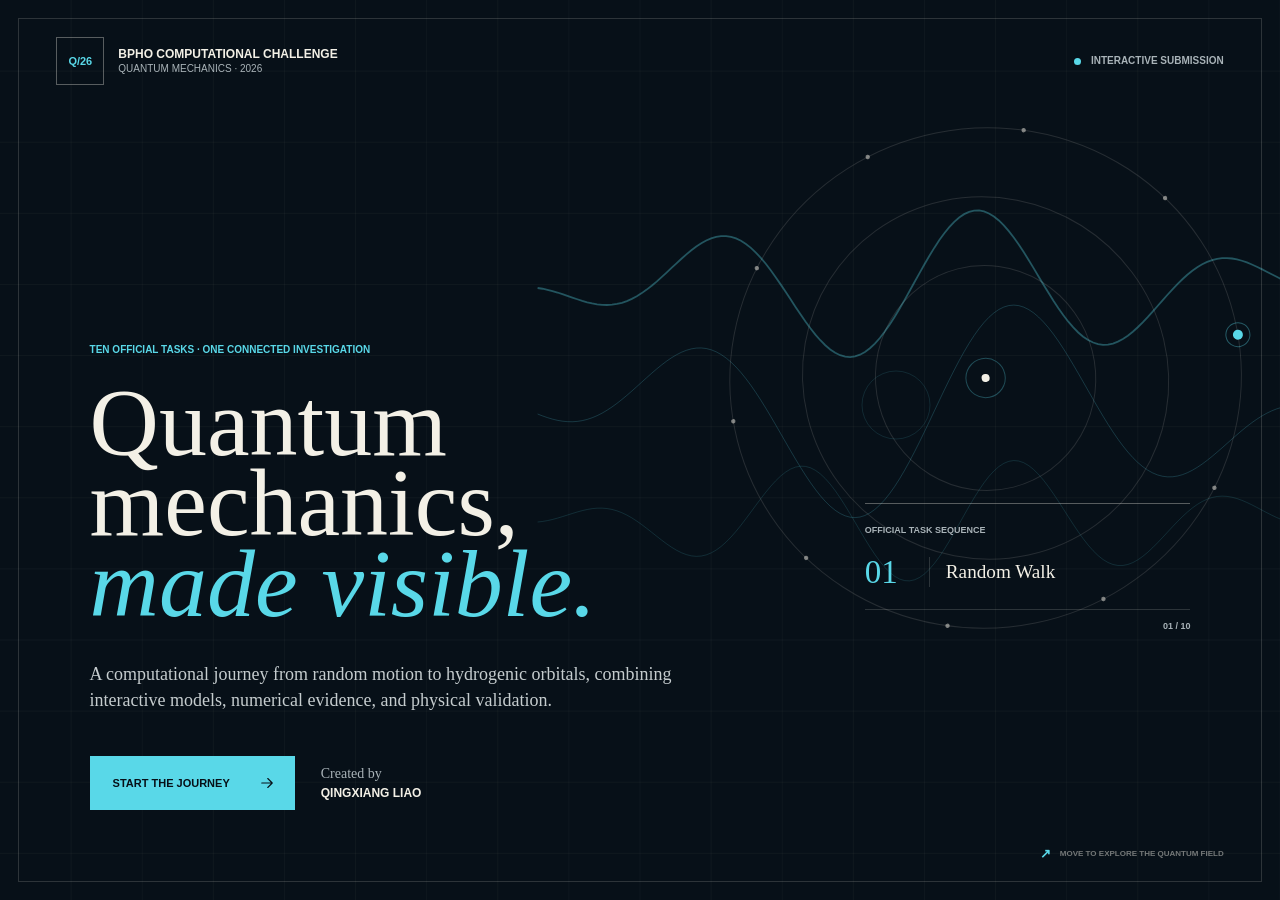
==== index.html @ 79b5166c "Create video showcase homepage" ====
<!doctype html>
<html lang="en">
  <head>
    <meta charset="UTF-8" />
    <meta name="viewport" content="width=device-width, initial-scale=1" />
    <meta
      name="description"
      content="A focused video showcase for the BPhO Computational Challenge 2026 quantum mechanics project."
    />
    <meta name="theme-color" content="#071018" />
    <title>Quantum Mechanics — BPhO Computational Challenge 2026</title>
    <link rel="stylesheet" href="./styles.css" />
  </head>
  <body>
    <a class="skip-link" href="#main-content">Skip to main content</a>

    <canvas id="quantum-map" aria-hidden="true"></canvas>
    <div class="frame" aria-hidden="true"></div>

    <header class="masthead">
      <a class="identity" href="./" aria-label="BPhO Computational Challenge home">
        <span class="identity__mark" aria-hidden="true">Q/26</span>
        <span class="identity__text">
          <strong>BPhO Computational Challenge</strong>
          <span>Quantum mechanics · 2026</span>
        </span>
      </a>

      <p class="edition">
        <span class="edition__dot" aria-hidden="true"></span>
        Interactive submission
      </p>
    </header>

    <main class="hero" id="main-content">
      <section class="hero__copy" aria-labelledby="page-title">
        <p class="eyebrow">Ten official tasks · One connected investigation</p>
        <h1 id="page-title">
          Quantum mechanics,
          <em>made visible.</em>
        </h1>
        <p class="intro">
          A computational journey from random motion to hydrogenic orbitals,
          combining interactive models, numerical evidence, and physical validation.
        </p>

        <div class="hero__footer">
          <button class="start-button" type="button" data-start>
            <span>Start the journey</span>
            <svg viewBox="0 0 24 24" aria-hidden="true">
              <path d="M5 12h13M13 6l6 6-6 6" />
            </svg>
          </button>

          <p class="credit">
            Created by <strong>Qingxiang Liao</strong>
          </p>
        </div>
      </section>

      <aside class="task-readout" aria-live="polite" aria-label="Official task sequence">
        <p class="task-readout__label">Official task sequence</p>
        <div class="task-readout__current">
          <span class="task-readout__number" data-task-number>01</span>
          <span class="task-readout__divider" aria-hidden="true"></span>
          <span class="task-readout__name" data-task-name>Random Walk</span>
        </div>
        <div class="task-readout__progress" aria-hidden="true" data-task-progress></div>
        <p class="task-readout__count"><span data-task-position>01</span> / 10</p>
      </aside>
    </main>

    <p class="interaction-note">
      <span aria-hidden="true">↗</span>
      Move to explore the quantum field
    </p>

    <script src="./script.js"></script>
  </body>
</html>
---- styles.css ----
:root {
  --ink: #071018;
  --ink-soft: #0b1822;
  --paper: #f3f0e6;
  --muted: #a9b3b8;
  --line: rgba(243, 240, 230, 0.16);
  --line-strong: rgba(243, 240, 230, 0.34);
  --accent: #59d8e8;
  --accent-dark: #102b32;
}

* {
  box-sizing: border-box;
}

html {
  min-width: 320px;
  min-height: 100%;
  color-scheme: dark;
  background: var(--ink);
}

body {
  min-width: 320px;
  min-height: 100dvh;
  margin: 0;
  overflow: hidden;
  color: var(--paper);
  background: var(--ink);
  font-family: Arial, Helvetica, sans-serif;
  -webkit-font-smoothing: antialiased;
  text-rendering: optimizeLegibility;
}

button,
a {
  font: inherit;
}

button {
  color: inherit;
}

.skip-link {
  position: fixed;
  top: 12px;
  left: 12px;
  z-index: 20;
  padding: 10px 14px;
  color: var(--ink);
  background: var(--paper);
  text-decoration: none;
  transform: translateY(-160%);
}

.skip-link:focus {
  transform: translateY(0);
}

#quantum-map {
  position: fixed;
  inset: 0;
  z-index: 0;
  display: block;
  width: 100%;
  height: 100%;
}

.frame {
  position: fixed;
  inset: 18px;
  z-index: 1;
  border: 1px solid var(--line);
  pointer-events: none;
}

.masthead,
.hero,
.interaction-note {
  position: relative;
  z-index: 2;
}

.masthead {
  position: fixed;
  top: 0;
  right: 0;
  left: 0;
  display: flex;
  align-items: center;
  justify-content: space-between;
  min-height: 104px;
  padding: 18px clamp(38px, 4.4vw, 76px) 0;
}

.identity {
  display: inline-flex;
  align-items: center;
  gap: 14px;
  color: var(--paper);
  text-decoration: none;
}

.identity__mark {
  display: grid;
  width: 48px;
  height: 48px;
  place-items: center;
  border: 1px solid var(--line-strong);
  color: var(--accent);
  font-size: 11px;
  font-weight: 700;
  line-height: 1;
}

.identity__text {
  display: grid;
  gap: 4px;
}

.identity__text strong,
.identity__text span,
.edition,
.eyebrow,
.task-readout__label,
.task-readout__count,
.interaction-note {
  margin: 0;
  text-transform: uppercase;
}

.identity__text strong {
  font-size: 12px;
  font-weight: 700;
  line-height: 1;
}

.identity__text span {
  color: var(--muted);
  font-size: 10px;
  line-height: 1;
}

.edition {
  display: flex;
  align-items: center;
  gap: 10px;
  color: var(--muted);
  font-size: 10px;
  font-weight: 700;
  line-height: 1;
}

.edition__dot {
  width: 7px;
  height: 7px;
  border-radius: 50%;
  background: var(--accent);
}

.hero {
  display: grid;
  grid-template-columns: minmax(0, 1fr) minmax(290px, 0.42fr);
  align-items: end;
  min-height: 100dvh;
  padding: clamp(132px, 16vh, 174px) clamp(38px, 7vw, 120px) clamp(90px, 10vh, 112px);
}

.hero__copy {
  width: min(820px, 65vw);
}

.eyebrow {
  margin-bottom: clamp(22px, 3vh, 32px);
  color: var(--accent);
  font-size: clamp(10px, 0.78vw, 13px);
  font-weight: 700;
  line-height: 1.3;
}

h1 {
  max-width: 780px;
  margin: 0;
  font-family: Georgia, "Times New Roman", serif;
  font-size: clamp(70px, 7.5vw, 132px);
  font-weight: 400;
  line-height: 0.84;
  text-wrap: balance;
}

h1 em {
  display: block;
  color: var(--accent);
  font-weight: 400;
}

.intro {
  max-width: 650px;
  margin: clamp(28px, 4vh, 42px) 0 0;
  color: #c5ccce;
  font-family: Georgia, "Times New Roman", serif;
  font-size: clamp(18px, 1.38vw, 24px);
  line-height: 1.45;
  text-wrap: pretty;
}

.hero__footer {
  display: flex;
  align-items: center;
  gap: 26px;
  margin-top: clamp(30px, 4.8vh, 48px);
}

.start-button {
  display: inline-flex;
  align-items: center;
  justify-content: center;
  gap: 28px;
  min-height: 54px;
  padding: 0 18px 0 22px;
  border: 1px solid var(--accent);
  color: var(--ink);
  background: var(--accent);
  font-size: 11px;
  font-weight: 700;
  line-height: 1;
  text-transform: uppercase;
  cursor: pointer;
  transition: color 180ms ease, background-color 180ms ease, transform 180ms ease;
}

.start-button svg {
  width: 18px;
  height: 18px;
  fill: none;
  stroke: currentColor;
  stroke-linecap: round;
  stroke-linejoin: round;
  stroke-width: 1.5;
}

.start-button:hover {
  color: var(--paper);
  background: var(--accent-dark);
  transform: translateY(-2px);
}

.start-button:active {
  transform: translateY(0);
}

.start-button:focus-visible,
.identity:focus-visible {
  outline: 2px solid var(--paper);
  outline-offset: 5px;
}

.credit {
  margin: 0;
  color: var(--muted);
  font-family: Georgia, "Times New Roman", serif;
  font-size: 14px;
  line-height: 1.3;
}

.credit strong {
  display: block;
  margin-top: 3px;
  color: var(--paper);
  font-family: Arial, Helvetica, sans-serif;
  font-size: 12px;
  text-transform: uppercase;
}

.task-readout {
  align-self: center;
  width: min(360px, 100%);
  margin: 20vh 0 0 auto;
  padding: 22px 0 0;
  border-top: 1px solid var(--line-strong);
}

.task-readout__label,
.task-readout__count {
  color: var(--muted);
  font-size: 9px;
  font-weight: 700;
  line-height: 1;
}

.task-readout__current {
  display: grid;
  grid-template-columns: 48px 1px minmax(0, 1fr);
  align-items: center;
  gap: 16px;
  min-height: 74px;
}

.task-readout__number {
  color: var(--accent);
  font-family: Georgia, "Times New Roman", serif;
  font-size: 33px;
  line-height: 1;
  font-variant-numeric: tabular-nums;
}

.task-readout__divider {
  width: 1px;
  height: 30px;
  background: var(--line);
}

.task-readout__name {
  font-family: Georgia, "Times New Roman", serif;
  font-size: clamp(19px, 1.5vw, 26px);
  line-height: 1.05;
  text-wrap: balance;
}

.task-readout__progress {
  position: relative;
  height: 1px;
  overflow: hidden;
  background: var(--line);
}

.task-readout__progress::after {
  position: absolute;
  inset: 0;
  background: var(--accent);
  content: "";
  transform: translateX(-100%);
}

.task-readout.is-playing .task-readout__progress::after {
  animation: task-progress 2800ms linear infinite;
}

.task-readout__count {
  margin-top: 12px;
  text-align: right;
  font-variant-numeric: tabular-nums;
}

.interaction-note {
  position: fixed;
  right: clamp(38px, 4.4vw, 76px);
  bottom: 40px;
  display: flex;
  align-items: center;
  gap: 9px;
  color: rgba(243, 240, 230, 0.46);
  font-size: 8px;
  font-weight: 700;
  line-height: 1;
}

.interaction-note span {
  color: var(--accent);
  font-size: 13px;
}

body.is-ready .identity,
body.is-ready .edition,
body.is-ready .hero__copy > *,
body.is-ready .task-readout,
body.is-ready .interaction-note {
  opacity: 1;
  transform: translateY(0);
}

.identity,
.edition,
.hero__copy > *,
.task-readout,
.interaction-note {
  opacity: 0;
  transform: translateY(10px);
  transition: opacity 600ms ease-out, transform 600ms ease-out;
}

.edition {
  transition-delay: 80ms;
}

.hero__copy .eyebrow {
  transition-delay: 90ms;
}

.hero__copy h1 {
  transition-delay: 150ms;
}

.hero__copy .intro {
  transition-delay: 220ms;
}

.hero__copy .hero__footer {
  transition-delay: 290ms;
}

.task-readout {
  transition-delay: 360ms;
}

.interaction-note {
  transition-delay: 420ms;
}

@keyframes task-progress {
  from {
    transform: translateX(-100%);
  }
  to {
    transform: translateX(0);
  }
}

@media (max-width: 900px) {
  body {
    overflow-y: auto;
  }

  .masthead {
    min-height: 88px;
    padding: 18px 30px 0;
  }

  .identity__text,
  .edition {
    display: none;
  }

  .hero {
    grid-template-columns: 1fr;
    align-content: end;
    gap: 36px;
    min-height: 100dvh;
    padding: 120px 30px 72px;
  }

  .hero__copy {
    width: 100%;
  }

  h1 {
    font-size: clamp(58px, 15vw, 98px);
  }

  .task-readout {
    display: none;
  }

  .interaction-note {
    display: none;
  }
}

@media (max-width: 560px) {
  .frame {
    inset: 10px;
  }

  .masthead {
    padding-right: 22px;
    padding-left: 22px;
  }

  .hero {
    padding: 108px 22px 44px;
  }

  .eyebrow {
    max-width: 260px;
    line-height: 1.5;
  }

  h1 {
    font-size: clamp(50px, 16vw, 78px);
    line-height: 0.9;
  }

  .intro {
    font-size: 17px;
  }

  .hero__footer {
    align-items: flex-start;
    flex-direction: column;
    gap: 18px;
  }
}

@media (prefers-reduced-motion: reduce) {
  *,
  *::before,
  *::after {
    scroll-behavior: auto !important;
    animation-duration: 0.01ms !important;
    animation-iteration-count: 1 !important;
    transition-duration: 0.01ms !important;
  }
}
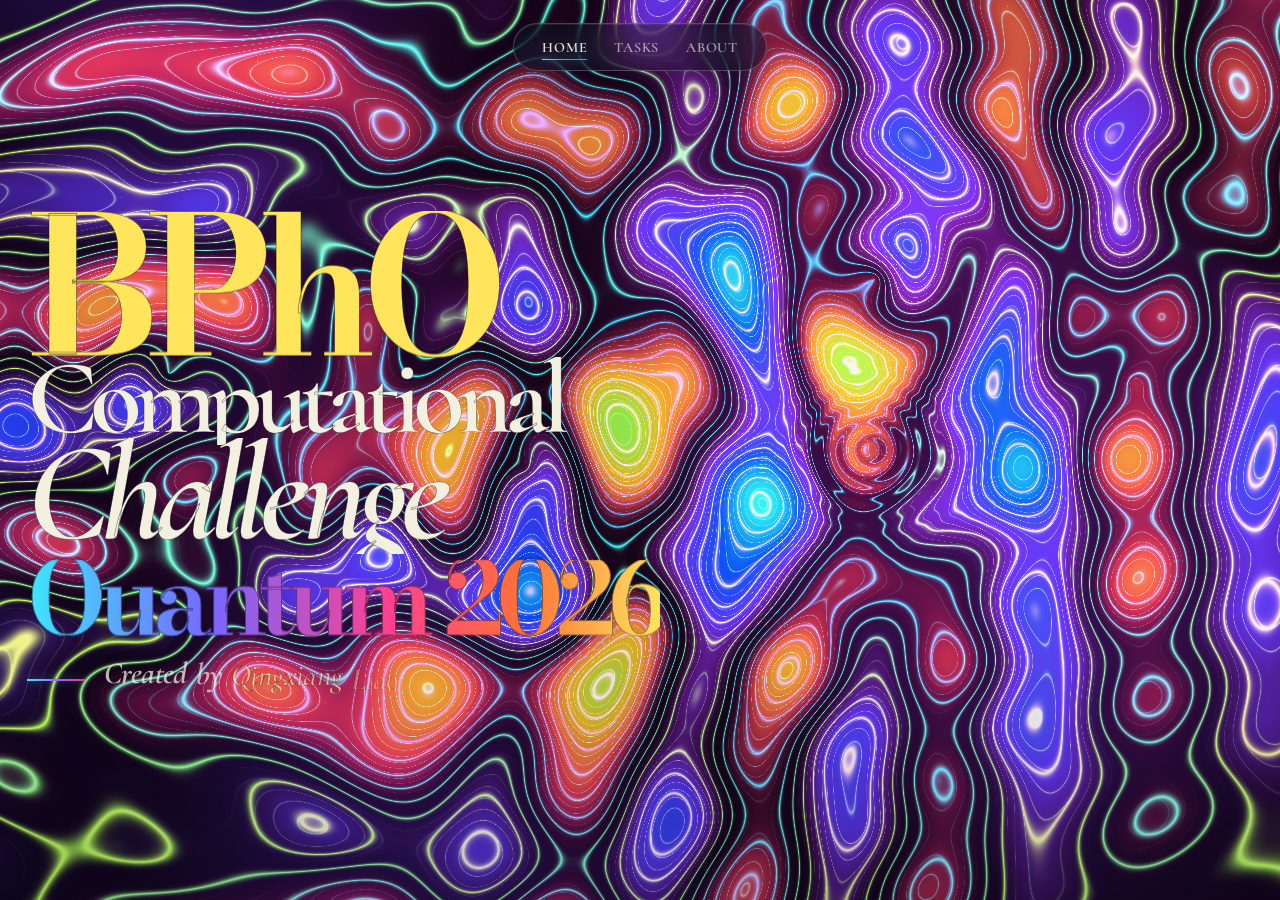
==== commit 7d6a92da: "Use original animated landing page" ====
--- a/index.html
+++ b/index.html
@@ -5,76 +5,54 @@
     <meta name="viewport" content="width=device-width, initial-scale=1" />
     <meta
       name="description"
-      content="A focused video showcase for the BPhO Computational Challenge 2026 quantum mechanics project."
+      content="Interactive opening page for the 2026 BPhO Computational Challenge."
     />
-    <meta name="theme-color" content="#071018" />
-    <title>Quantum Mechanics — BPhO Computational Challenge 2026</title>
-    <link rel="stylesheet" href="./styles.css" />
+    <meta name="theme-color" content="#060715" />
+    <title>BPhO Computational Challenge — Quantum 2026</title>
+    <link
+      rel="icon"
+      href="data:image/svg+xml,%3Csvg xmlns='http://www.w3.org/2000/svg' viewBox='0 0 64 64'%3E%3Crect width='64' height='64' rx='14' fill='%23060716'/%3E%3Cpath d='M13 34c8-22 15 22 23 0s11 9 15-9' fill='none' stroke='%233de7ff' stroke-width='5' stroke-linecap='round'/%3E%3C/svg%3E"
+    />
+    <link rel="stylesheet" href="./assets/local-shell-fonts.css" />
+    <link rel="stylesheet" href="./assets/single.css" />
   </head>
   <body>
-    <a class="skip-link" href="#main-content">Skip to main content</a>
+    <div class="loader" data-loader aria-hidden="true">
+      <div class="loader__track" aria-hidden="true">
+        <span data-loader-bar></span>
+      </div>
+    </div>
 
-    <canvas id="quantum-map" aria-hidden="true"></canvas>
-    <div class="frame" aria-hidden="true"></div>
+    <canvas id="quantum-field" aria-hidden="true"></canvas>
+    <div class="field-fallback" aria-hidden="true"></div>
+    <div class="grain" aria-hidden="true"></div>
+    <div class="shade" aria-hidden="true"></div>
 
-    <header class="masthead">
-      <a class="identity" href="./" aria-label="BPhO Computational Challenge home">
-        <span class="identity__mark" aria-hidden="true">Q/26</span>
-        <span class="identity__text">
-          <strong>BPhO Computational Challenge</strong>
-          <span>Quantum mechanics · 2026</span>
-        </span>
-      </a>
-
-      <p class="edition">
-        <span class="edition__dot" aria-hidden="true"></span>
-        Interactive submission
-      </p>
+    <header class="site-header">
+      <nav class="site-nav" aria-label="Primary navigation">
+        <a class="is-active" href="./index.html" aria-current="page">Home</a>
+        <a href="./tasks.html">Tasks</a>
+        <a href="./about.html">About</a>
+      </nav>
     </header>
 
-    <main class="hero" id="main-content">
-      <section class="hero__copy" aria-labelledby="page-title">
-        <p class="eyebrow">Ten official tasks · One connected investigation</p>
-        <h1 id="page-title">
-          Quantum mechanics,
-          <em>made visible.</em>
-        </h1>
-        <p class="intro">
-          A computational journey from random motion to hydrogenic orbitals,
-          combining interactive models, numerical evidence, and physical validation.
-        </p>
-
-        <div class="hero__footer">
-          <button class="start-button" type="button" data-start>
-            <span>Start the journey</span>
-            <svg viewBox="0 0 24 24" aria-hidden="true">
-              <path d="M5 12h13M13 6l6 6-6 6" />
-            </svg>
-          </button>
-
-          <p class="credit">
-            Created by <strong>Qingxiang Liao</strong>
-          </p>
-        </div>
-      </section>
-
-      <aside class="task-readout" aria-live="polite" aria-label="Official task sequence">
-        <p class="task-readout__label">Official task sequence</p>
-        <div class="task-readout__current">
-          <span class="task-readout__number" data-task-number>01</span>
-          <span class="task-readout__divider" aria-hidden="true"></span>
-          <span class="task-readout__name" data-task-name>Random Walk</span>
-        </div>
-        <div class="task-readout__progress" aria-hidden="true" data-task-progress></div>
-        <p class="task-readout__count"><span data-task-position>01</span> / 10</p>
-      </aside>
+    <main class="hero">
+      <h1 class="title">
+        <span class="title__line title__bpho"><span>BPhO</span></span>
+        <span class="title__line title__computational"><span>Computational</span></span>
+        <span class="title__line title__challenge"><span>Challenge</span></span>
+        <span class="title__line title__quantum"><span>Quantum 2026</span></span>
+      </h1>
+      <p class="credit" aria-label="Created by Qingxiang Liao">
+        <span>Created</span>
+        <span>by</span>
+        <strong>Qingxiang</strong>
+        <strong>Liao</strong>
+      </p>
     </main>
 
-    <p class="interaction-note">
-      <span aria-hidden="true">↗</span>
-      Move to explore the quantum field
-    </p>
+    <div class="cursor" data-cursor aria-hidden="true"></div>
 
-    <script src="./script.js"></script>
+    <script type="module" src="./assets/single.js"></script>
   </body>
 </html>
--- a/assets/local-shell-fonts.css
+++ b/assets/local-shell-fonts.css
@@ -0,0 +1,86 @@
+/* Offline aliases for the public site shell. The scientific task pages use the
+   same pinned Cormorant, Bodoni and Geist files under their native names. */
+@font-face {
+  font-family: "Fredoka";
+  src: url("../vendor/packages/geist/dist/fonts/geist-sans/Geist-Variable.woff2") format("woff2");
+  font-style: normal;
+  font-weight: 100 900;
+  font-display: swap;
+}
+@font-face {
+  font-family: "Inter";
+  src: url("../vendor/packages/geist/dist/fonts/geist-sans/Geist-Variable.woff2") format("woff2");
+  font-style: normal;
+  font-weight: 100 900;
+  font-display: swap;
+}
+@font-face {
+  font-family: "Space Grotesk";
+  src: url("../vendor/packages/geist/dist/fonts/geist-sans/Geist-Variable.woff2") format("woff2");
+  font-style: normal;
+  font-weight: 100 900;
+  font-display: swap;
+}
+@font-face {
+  font-family: "DM Mono";
+  src: url("../vendor/packages/geist/dist/fonts/geist-mono/GeistMono-Variable.woff2") format("woff2");
+  font-style: normal;
+  font-weight: 100 900;
+  font-display: swap;
+}
+@font-face {
+  font-family: "Cormorant Garamond";
+  src: url("../vendor/packages/cormorant/files/cormorant-latin-wght-normal.woff2") format("woff2");
+  font-style: normal;
+  font-weight: 300 700;
+  font-display: swap;
+}
+@font-face {
+  font-family: "Cormorant Garamond";
+  src: url("../vendor/packages/cormorant/files/cormorant-latin-wght-italic.woff2") format("woff2");
+  font-style: italic;
+  font-weight: 300 700;
+  font-display: swap;
+}
+@font-face {
+  font-family: "Bodoni Moda";
+  src: url("../vendor/packages/bodoni-moda/files/bodoni-moda-latin-wght-normal.woff2") format("woff2");
+  font-style: normal;
+  font-weight: 400 900;
+  font-display: swap;
+}
+@font-face {
+  font-family: "Bodoni Moda";
+  src: url("../vendor/packages/bodoni-moda/files/bodoni-moda-latin-wght-italic.woff2") format("woff2");
+  font-style: italic;
+  font-weight: 400 900;
+  font-display: swap;
+}
+@font-face {
+  font-family: "Gorditas";
+  src: url("../vendor/packages/bodoni-moda/files/bodoni-moda-latin-wght-normal.woff2") format("woff2");
+  font-style: normal;
+  font-weight: 400 900;
+  font-display: swap;
+}
+@font-face {
+  font-family: "Lilita One";
+  src: url("../vendor/packages/bodoni-moda/files/bodoni-moda-latin-wght-normal.woff2") format("woff2");
+  font-style: normal;
+  font-weight: 700 900;
+  font-display: swap;
+}
+@font-face {
+  font-family: "Grandstander";
+  src: url("../vendor/packages/cormorant/files/cormorant-latin-wght-italic.woff2") format("woff2");
+  font-style: italic;
+  font-weight: 300 700;
+  font-display: swap;
+}
+@font-face {
+  font-family: "Ballet";
+  src: url("../vendor/packages/cormorant/files/cormorant-latin-wght-italic.woff2") format("woff2");
+  font-style: italic;
+  font-weight: 300 700;
+  font-display: swap;
+}
--- a/assets/single.css
+++ b/assets/single.css
@@ -0,0 +1,1678 @@
+:root {
+  --ivory: #f4f0df;
+  --muted: rgba(244, 240, 223, 0.62);
+  --line: rgba(244, 240, 223, 0.2);
+  --void: #060715;
+  --cyan: #3de7ff;
+  --yellow: #ffe55c;
+}
+
+* {
+  box-sizing: border-box;
+}
+
+html {
+  color-scheme: dark;
+  background: var(--void);
+}
+
+html:has(body.about-page--editorial) {
+  overflow-x: clip;
+}
+
+body {
+  min-width: 320px;
+  min-height: 100svh;
+  margin: 0;
+  overflow: hidden;
+  color: var(--ivory);
+  background: var(--void);
+  font-family: "Cormorant Garamond", Georgia, serif;
+  -webkit-font-smoothing: antialiased;
+  text-rendering: optimizeLegibility;
+}
+
+#quantum-field,
+.field-fallback {
+  position: fixed;
+  inset: 0;
+  z-index: 0;
+  width: 100%;
+  height: 100%;
+}
+
+#quantum-field {
+  display: block;
+}
+
+.field-fallback {
+  display: none;
+  background:
+    radial-gradient(ellipse at 35% 18%, rgba(150, 255, 62, 0.28), transparent 18%),
+    radial-gradient(ellipse at 72% 32%, rgba(37, 102, 255, 0.8), transparent 22%),
+    radial-gradient(ellipse at 78% 62%, rgba(255, 42, 147, 0.55), transparent 25%),
+    radial-gradient(ellipse at 54% 72%, rgba(255, 194, 51, 0.34), transparent 20%),
+    #07081a;
+}
+
+.no-webgl .field-fallback {
+  display: block;
+}
+
+.no-webgl #quantum-field {
+  display: none;
+}
+
+.grain {
+  position: fixed;
+  inset: 0;
+  z-index: 10;
+  opacity: 0.11;
+  pointer-events: none;
+  background-image: url("data:image/svg+xml,%3Csvg viewBox='0 0 180 180' xmlns='http://www.w3.org/2000/svg'%3E%3Cfilter id='n'%3E%3CfeTurbulence type='fractalNoise' baseFrequency='.92' numOctaves='3' stitchTiles='stitch'/%3E%3C/filter%3E%3Crect width='100%25' height='100%25' filter='url(%23n)' opacity='.28'/%3E%3C/svg%3E");
+  mix-blend-mode: soft-light;
+}
+
+.shade {
+  position: fixed;
+  inset: 0;
+  z-index: 12;
+  pointer-events: none;
+  background:
+    linear-gradient(0deg, rgba(4, 5, 17, 0.2), transparent 32%),
+    rgba(4, 5, 17, 0.035);
+}
+
+.about-page .field-fallback {
+  display: none;
+  background:
+    radial-gradient(ellipse at 72% 28%, rgba(71, 116, 145, 0.22), transparent 24%),
+    radial-gradient(ellipse at 78% 68%, rgba(96, 72, 134, 0.18), transparent 31%),
+    radial-gradient(ellipse at 38% 70%, rgba(145, 114, 55, 0.1), transparent 26%),
+    #050a13;
+}
+
+.about-page .grain {
+  opacity: 0.07;
+}
+
+.about-page .shade {
+  background:
+    radial-gradient(circle at 76% 38%, transparent 0 14%, rgba(3, 7, 16, 0.08) 47%, rgba(3, 6, 14, 0.38) 100%),
+    linear-gradient(90deg, rgba(3, 7, 17, 0.62) 0%, rgba(3, 7, 17, 0.17) 46%, rgba(3, 7, 17, 0.26) 100%),
+    linear-gradient(0deg, rgba(2, 5, 13, 0.54), transparent 42%);
+}
+
+.about-page::after {
+  position: fixed;
+  inset: 0;
+  z-index: 13;
+  pointer-events: none;
+  background:
+    linear-gradient(90deg, rgba(188, 220, 225, 0.035) 1px, transparent 1px),
+    linear-gradient(rgba(188, 220, 225, 0.028) 1px, transparent 1px);
+  background-size: 84px 84px;
+  content: "";
+  mask-image: linear-gradient(90deg, transparent, black 48%, black);
+  -webkit-mask-image: linear-gradient(90deg, transparent, black 48%, black);
+}
+
+.loader {
+  position: fixed;
+  inset: 0;
+  z-index: 1000;
+  display: grid;
+  align-content: center;
+  background: #f1eedf;
+  transition:
+    transform 800ms cubic-bezier(0.76, 0, 0.24, 1),
+    visibility 800ms;
+}
+
+.loader.is-complete {
+  visibility: hidden;
+  transform: translateY(-102%);
+}
+
+.loader__track {
+  width: min(240px, 60vw);
+  height: 2px;
+  margin: 0 auto;
+  overflow: hidden;
+  background: rgba(17, 18, 27, 0.17);
+}
+
+.loader__track span {
+  display: block;
+  width: 100%;
+  height: 100%;
+  background: linear-gradient(90deg, #245cff, #e835ff, #ffdf4a);
+  transform: translateX(-100%);
+}
+
+.site-header {
+  position: fixed;
+  top: clamp(14px, 2.6vh, 26px);
+  left: 50%;
+  z-index: 100;
+  width: max-content;
+  max-width: calc(100vw - 32px);
+  transform: translateX(-50%);
+}
+
+.site-nav {
+  display: flex;
+  align-items: center;
+  justify-content: center;
+  gap: clamp(16px, 2.1vw, 34px);
+  min-height: 48px;
+  padding: 0 clamp(18px, 2.2vw, 32px);
+  border: 1px solid rgba(244, 240, 223, 0.24);
+  border-radius: 999px;
+  background: rgba(6, 7, 21, 0.48);
+  box-shadow:
+    0 14px 45px rgba(2, 3, 12, 0.22),
+    inset 0 1px 0 rgba(255, 255, 255, 0.08);
+  backdrop-filter: blur(16px) saturate(135%);
+  -webkit-backdrop-filter: blur(16px) saturate(135%);
+}
+
+.site-nav a {
+  position: relative;
+  padding: 15px 0 14px;
+  color: rgba(244, 240, 223, 0.66);
+  font-family: "Cormorant Garamond", Georgia, serif;
+  font-size: clamp(14px, 1.12vw, 17px);
+  font-weight: 600;
+  letter-spacing: 0.055em;
+  line-height: 1;
+  text-decoration: none;
+  text-transform: uppercase;
+  white-space: nowrap;
+  transition:
+    color 180ms ease,
+    text-shadow 180ms ease;
+}
+
+.site-nav a::after {
+  position: absolute;
+  right: 0;
+  bottom: 9px;
+  left: 0;
+  height: 1px;
+  background: linear-gradient(90deg, var(--cyan), #9b68ff, #ff3f91);
+  box-shadow: 0 0 8px rgba(61, 231, 255, 0.65);
+  content: "";
+  transform: scaleX(0);
+  transform-origin: right;
+  transition: transform 180ms ease;
+}
+
+.site-nav a:hover,
+.site-nav a:focus-visible,
+.site-nav a.is-active {
+  color: var(--ivory);
+  text-shadow: 0 0 14px rgba(244, 240, 223, 0.24);
+}
+
+.site-nav a:hover::after,
+.site-nav a:focus-visible::after,
+.site-nav a.is-active::after {
+  transform: scaleX(1);
+  transform-origin: left;
+}
+
+.site-nav a:focus-visible {
+  border-radius: 3px;
+  outline: 2px solid var(--yellow);
+  outline-offset: 5px;
+}
+
+.about-page {
+  overflow-x: hidden;
+  overflow-y: auto;
+  scroll-behavior: smooth;
+  background: #050a13;
+}
+
+.about-page .site-header {
+  transition:
+    opacity 220ms ease,
+    transform 220ms ease;
+}
+
+.about-content {
+  position: relative;
+  z-index: 30;
+  width: 100%;
+}
+
+.about-hero {
+  position: relative;
+  display: grid;
+  align-items: center;
+  min-height: 100svh;
+  padding: 120px max(5vw, 28px) 76px;
+}
+
+.about-hero__inner {
+  width: min(880px, 75vw);
+}
+
+.about-kicker,
+.about-eyebrow {
+  margin: 0 0 20px;
+  color: rgba(204, 228, 229, 0.62);
+  font: 500 11px/1.2 "Inter", Arial, sans-serif;
+  letter-spacing: 0.18em;
+  text-transform: uppercase;
+}
+
+.about-kicker span {
+  display: inline-flex;
+  align-items: center;
+  gap: 11px;
+  margin-right: 11px;
+  color: #a5e5e7;
+}
+
+.about-kicker span::after {
+  width: 34px;
+  height: 1px;
+  background: linear-gradient(90deg, #5fbdc6, #8875b3);
+  content: "";
+}
+
+.about-hero h1 {
+  max-width: 940px;
+  margin: 0;
+  color: #f1eedf;
+  font-family: "Bodoni Moda", Georgia, serif;
+  font-size: clamp(58px, 7.7vw, 122px);
+  font-weight: 600;
+  letter-spacing: -0.067em;
+  line-height: 0.91;
+  text-wrap: balance;
+}
+
+.about-hero__lead {
+  max-width: 660px;
+  margin: 32px 0 0;
+  color: rgba(229, 235, 224, 0.73);
+  font: 400 clamp(18px, 1.45vw, 23px)/1.55 "Inter", Arial, sans-serif;
+}
+
+.about-facts {
+  display: flex;
+  flex-wrap: wrap;
+  gap: 32px 60px;
+  margin: 54px 0 0;
+}
+
+.about-facts div {
+  min-width: 150px;
+  padding-top: 13px;
+  border-top: 1px solid rgba(151, 202, 205, 0.3);
+}
+
+.about-facts dt {
+  margin-bottom: 7px;
+  color: rgba(197, 218, 218, 0.48);
+  font: 500 10px/1 "Inter", Arial, sans-serif;
+  letter-spacing: 0.16em;
+  text-transform: uppercase;
+}
+
+.about-facts dd {
+  margin: 0;
+  color: rgba(244, 240, 223, 0.88);
+  font: 600 18px/1.2 "Cormorant Garamond", Georgia, serif;
+}
+
+.about-scroll-cue {
+  position: absolute;
+  right: max(5vw, 28px);
+  bottom: 45px;
+  display: flex;
+  gap: 14px;
+  align-items: center;
+  color: rgba(217, 229, 223, 0.56);
+  font: 500 10px/1 "Inter", Arial, sans-serif;
+  letter-spacing: 0.15em;
+  text-decoration: none;
+  text-transform: uppercase;
+}
+
+.about-scroll-cue i {
+  position: relative;
+  width: 1px;
+  height: 52px;
+  overflow: hidden;
+  background: rgba(169, 215, 216, 0.2);
+}
+
+.about-scroll-cue i::after {
+  position: absolute;
+  inset: 0;
+  background: linear-gradient(transparent, #7ecbd0, transparent);
+  content: "";
+  animation: about-scroll-line 2.2s ease-in-out infinite;
+}
+
+@keyframes about-scroll-line {
+  from { transform: translateY(-100%); }
+  to { transform: translateY(100%); }
+}
+
+.about-chapter {
+  position: relative;
+  display: grid;
+  grid-template-columns: minmax(48px, 0.18fr) minmax(0, 920px) minmax(30px, 0.52fr);
+  align-items: start;
+  min-height: 92svh;
+  padding: 14vh max(5vw, 28px);
+}
+
+.about-chapter--wide {
+  grid-template-columns: minmax(48px, 0.12fr) minmax(0, 1080px) minmax(30px, 0.28fr);
+}
+
+.about-chapter--creator {
+  grid-template-columns: minmax(48px, 0.38fr) minmax(0, 820px) minmax(30px, 0.16fr);
+}
+
+.about-chapter--resources {
+  grid-template-columns: minmax(48px, 0.14fr) minmax(0, 1100px) minmax(30px, 0.2fr);
+}
+
+.about-chapter__number {
+  padding-top: 21px;
+  color: rgba(174, 215, 216, 0.72);
+  font: 500 11px/1 "Inter", Arial, sans-serif;
+  letter-spacing: 0.15em;
+}
+
+.about-panel {
+  grid-column: 2;
+  padding: clamp(30px, 4.5vw, 68px);
+  border: 1px solid rgba(154, 200, 202, 0.16);
+  background:
+    linear-gradient(135deg, rgba(6, 16, 28, 0.83), rgba(7, 12, 28, 0.65)),
+    rgba(4, 9, 19, 0.68);
+  box-shadow:
+    0 38px 100px rgba(0, 0, 0, 0.26),
+    inset 0 1px 0 rgba(255, 255, 255, 0.025);
+  backdrop-filter: blur(18px) saturate(110%);
+  -webkit-backdrop-filter: blur(18px) saturate(110%);
+}
+
+.about-panel h2,
+.about-finale h2 {
+  max-width: 850px;
+  margin: 0;
+  color: #f1eedf;
+  font-family: "Bodoni Moda", Georgia, serif;
+  font-size: clamp(43px, 5vw, 78px);
+  font-weight: 600;
+  letter-spacing: -0.055em;
+  line-height: 0.98;
+  text-wrap: balance;
+}
+
+.about-columns {
+  display: grid;
+  grid-template-columns: repeat(2, minmax(0, 1fr));
+  gap: clamp(34px, 5vw, 76px);
+  margin-top: 54px;
+}
+
+.about-panel h3,
+.acknowledgement h3 {
+  margin: 0 0 19px;
+  color: #abd9d8;
+  font: 600 22px/1.15 "Cormorant Garamond", Georgia, serif;
+  letter-spacing: 0.015em;
+}
+
+.about-panel p,
+.about-finale p {
+  margin: 0 0 1.2em;
+  color: rgba(222, 229, 219, 0.7);
+  font: 400 16px/1.76 "Inter", Arial, sans-serif;
+}
+
+.about-panel p:last-child,
+.about-finale p:last-child {
+  margin-bottom: 0;
+}
+
+.about-intro {
+  max-width: 760px;
+  margin-top: 30px !important;
+  font-size: 18px !important;
+}
+
+.task-spectrum {
+  display: grid;
+  grid-template-columns: repeat(2, minmax(0, 1fr));
+  gap: 0;
+  margin: 48px 0 0;
+  padding: 0;
+  border-top: 1px solid rgba(161, 205, 206, 0.18);
+  list-style: none;
+}
+
+.task-spectrum li {
+  display: flex;
+  gap: 17px;
+  align-items: center;
+  min-height: 58px;
+  padding: 0 16px 0 0;
+  border-bottom: 1px solid rgba(161, 205, 206, 0.12);
+  color: rgba(236, 235, 220, 0.82);
+  font: 500 15px/1.2 "Inter", Arial, sans-serif;
+}
+
+.task-spectrum li:nth-child(odd) {
+  border-right: 1px solid rgba(161, 205, 206, 0.12);
+}
+
+.task-spectrum li:nth-child(even) {
+  padding-left: 22px;
+}
+
+.task-spectrum span {
+  color: rgba(120, 198, 201, 0.52);
+  font: 500 10px/1 "Inter", Arial, sans-serif;
+  letter-spacing: 0.12em;
+}
+
+.about-philosophy {
+  display: grid;
+  grid-template-columns: 0.65fr 1.35fr;
+  gap: clamp(32px, 5vw, 80px);
+  margin-top: 72px;
+  padding-top: 54px;
+  border-top: 1px solid rgba(161, 205, 206, 0.18);
+}
+
+.about-philosophy .about-eyebrow {
+  grid-column: 1 / -1;
+  margin-bottom: -24px;
+}
+
+.about-philosophy blockquote {
+  margin: 0;
+  color: #f1eedf;
+  font: italic 600 clamp(30px, 3.4vw, 48px)/1.03 "Bodoni Moda", Georgia, serif;
+  letter-spacing: -0.04em;
+}
+
+.creator-school {
+  margin: 14px 0 42px !important;
+  color: #9bd1d2 !important;
+  font-family: "Cormorant Garamond", Georgia, serif !important;
+  font-size: 23px !important;
+  font-weight: 600 !important;
+  line-height: 1.2 !important;
+}
+
+.creator-copy {
+  max-width: 720px;
+}
+
+.creator-skills {
+  display: flex;
+  flex-wrap: wrap;
+  gap: 9px;
+  margin: 38px 0 0;
+  padding: 0;
+  list-style: none;
+}
+
+.creator-skills li {
+  padding: 9px 13px;
+  border: 1px solid rgba(153, 204, 205, 0.22);
+  border-radius: 999px;
+  color: rgba(224, 231, 219, 0.72);
+  background: rgba(12, 31, 42, 0.42);
+  font: 500 11px/1 "Inter", Arial, sans-serif;
+  letter-spacing: 0.06em;
+}
+
+.resource-grid {
+  display: grid;
+  grid-template-columns: repeat(2, minmax(0, 1fr));
+  gap: 1px;
+  margin-top: 46px;
+  overflow: hidden;
+  border: 1px solid rgba(156, 202, 204, 0.16);
+  background: rgba(156, 202, 204, 0.12);
+}
+
+.resource-card {
+  position: relative;
+  min-height: 190px;
+  padding: 26px;
+  color: inherit;
+  background: rgba(5, 14, 25, 0.92);
+  text-decoration: none;
+  transition:
+    background 200ms ease,
+    transform 200ms ease;
+}
+
+a.resource-card:hover,
+a.resource-card:focus-visible {
+  z-index: 2;
+  background: rgba(15, 43, 53, 0.96);
+  outline: 1px solid rgba(132, 215, 216, 0.72);
+  outline-offset: -1px;
+}
+
+.resource-card > span {
+  display: block;
+  margin-bottom: 38px;
+  color: rgba(158, 204, 205, 0.48);
+  font: 500 9px/1 "Inter", Arial, sans-serif;
+  letter-spacing: 0.16em;
+  text-transform: uppercase;
+}
+
+.resource-card strong {
+  display: block;
+  margin-bottom: 9px;
+  color: #edf0e3;
+  font: 600 24px/1.1 "Cormorant Garamond", Georgia, serif;
+}
+
+.resource-card p {
+  max-width: 390px;
+  margin: 0 !important;
+  font-size: 13px !important;
+  line-height: 1.55 !important;
+}
+
+.resource-card i {
+  position: absolute;
+  top: 24px;
+  right: 25px;
+  color: #86cfd1;
+  font: normal 16px/1 "Inter", Arial, sans-serif;
+}
+
+.resource-card--planned {
+  background: rgba(6, 13, 24, 0.88);
+}
+
+.resource-card--planned strong,
+.resource-card--planned p {
+  opacity: 0.64;
+}
+
+.about-finale {
+  position: relative;
+  display: grid;
+  min-height: 100svh;
+  padding: 15vh max(5vw, 28px) 10vh;
+}
+
+.about-finale__inner {
+  width: min(850px, 76vw);
+  margin: auto;
+  padding: clamp(34px, 5vw, 72px);
+  border-left: 1px solid rgba(144, 210, 211, 0.35);
+  background: linear-gradient(90deg, rgba(4, 12, 23, 0.84), rgba(4, 12, 23, 0.42));
+  backdrop-filter: blur(14px);
+  -webkit-backdrop-filter: blur(14px);
+}
+
+.about-finale h2 {
+  margin-bottom: 34px;
+}
+
+.acknowledgement {
+  margin-top: 58px;
+  padding-top: 34px;
+  border-top: 1px solid rgba(156, 202, 203, 0.16);
+}
+
+.acknowledgement p {
+  font-size: 14px;
+}
+
+.about-return {
+  display: inline-flex;
+  gap: 38px;
+  align-items: center;
+  margin-top: 38px;
+  padding-bottom: 7px;
+  border-bottom: 1px solid rgba(119, 202, 203, 0.48);
+  color: #d8e6dc;
+  font: 500 11px/1 "Inter", Arial, sans-serif;
+  letter-spacing: 0.12em;
+  text-decoration: none;
+  text-transform: uppercase;
+  transition:
+    color 180ms ease,
+    border-color 180ms ease;
+}
+
+.about-return:hover,
+.about-return:focus-visible {
+  color: #90e1e3;
+  border-color: #90e1e3;
+  outline: none;
+}
+
+.about-return i {
+  font: normal 18px/1 "Inter", Arial, sans-serif;
+  transition: transform 180ms ease;
+}
+
+.about-return:hover i,
+.about-return:focus-visible i {
+  transform: translateX(5px);
+}
+
+.about-footer {
+  position: relative;
+  z-index: 30;
+  display: flex;
+  justify-content: space-between;
+  gap: 20px;
+  padding: 28px max(5vw, 28px);
+  border-top: 1px solid rgba(154, 202, 203, 0.14);
+  color: rgba(204, 220, 215, 0.68);
+  background: rgba(3, 8, 16, 0.8);
+  font: 500 9px/1 "Inter", Arial, sans-serif;
+  letter-spacing: 0.15em;
+  text-transform: uppercase;
+}
+
+.about-reveal {
+  opacity: 0;
+  transform: translateY(34px);
+  transition:
+    opacity 850ms cubic-bezier(0.16, 1, 0.3, 1),
+    transform 850ms cubic-bezier(0.16, 1, 0.3, 1);
+}
+
+.about-reveal.is-visible {
+  opacity: 1;
+  transform: translateY(0);
+}
+
+/* About page: stripped-back editorial composition */
+.about-page--editorial .shade {
+  background:
+    radial-gradient(circle at 72% 35%, transparent 0 15%, rgba(3, 7, 16, 0.08) 48%, rgba(2, 6, 14, 0.48) 100%),
+    linear-gradient(90deg, rgba(2, 7, 17, 0.5), rgba(2, 7, 17, 0.09) 50%, rgba(2, 7, 17, 0.3)),
+    linear-gradient(0deg, rgba(2, 5, 13, 0.58), transparent 40%);
+}
+
+.about-page--editorial #quantum-field,
+.about-page--editorial .field-fallback {
+  width: auto;
+  height: auto;
+}
+
+.editorial-about {
+  position: relative;
+  z-index: 30;
+  width: 100%;
+}
+
+.editorial-opening {
+  position: relative;
+  display: grid;
+  place-items: center;
+  min-height: 100svh;
+  padding: 100px 5vw 50px;
+}
+
+.editorial-opening h1 {
+  margin: 0;
+  color: #f3efdf;
+  font-family: "Bodoni Moda", Georgia, serif;
+  font-size: min(27vw, 45vh, 390px);
+  font-weight: 600;
+  letter-spacing: -0.085em;
+  line-height: 0.72;
+  text-indent: -0.06em;
+  text-shadow: 0 22px 70px rgba(0, 0, 0, 0.34);
+}
+
+.editorial-scroll {
+  position: absolute;
+  bottom: 34px;
+  left: 50%;
+  width: 26px;
+  height: 70px;
+  transform: translateX(-50%);
+}
+
+.editorial-scroll i {
+  position: absolute;
+  top: 0;
+  left: 50%;
+  width: 1px;
+  height: 100%;
+  overflow: hidden;
+  background: rgba(178, 218, 218, 0.18);
+}
+
+.editorial-scroll i::after {
+  position: absolute;
+  inset: 0;
+  background: linear-gradient(transparent, #75c9cb, transparent);
+  content: "";
+  animation: about-scroll-line 2.2s ease-in-out infinite;
+}
+
+.editorial-story {
+  position: relative;
+  display: grid;
+  grid-template-columns: minmax(260px, 0.88fr) minmax(440px, 0.92fr);
+  gap: clamp(48px, 8vw, 150px);
+  align-items: center;
+  min-height: 100svh;
+  padding: 14vh max(6vw, 34px);
+  isolation: isolate;
+}
+
+.editorial-story::before {
+  position: absolute;
+  inset: 7vh 0;
+  z-index: -1;
+  pointer-events: none;
+  background: linear-gradient(90deg, rgba(3, 10, 20, 0.18), rgba(3, 10, 20, 0.78) 56%, rgba(3, 10, 20, 0.46));
+  content: "";
+  mask-image: linear-gradient(90deg, transparent, black 35%, black 82%, transparent);
+  -webkit-mask-image: linear-gradient(90deg, transparent, black 35%, black 82%, transparent);
+}
+
+.editorial-story--reverse::before {
+  background: linear-gradient(90deg, rgba(3, 10, 20, 0.52), rgba(3, 10, 20, 0.77) 44%, rgba(3, 10, 20, 0.14));
+  mask-image: linear-gradient(90deg, transparent, black 18%, black 68%, transparent);
+  -webkit-mask-image: linear-gradient(90deg, transparent, black 18%, black 68%, transparent);
+}
+
+.story-script,
+.story-signature {
+  position: relative;
+  z-index: -1;
+  margin: 0;
+  color: rgba(125, 211, 211, 0.46);
+  font-family: "Ballet", "Cormorant Garamond", cursive;
+  font-size: clamp(105px, 15vw, 245px);
+  font-weight: 400;
+  letter-spacing: -0.055em;
+  line-height: 0.75;
+  text-align: center;
+  text-shadow: 0 0 32px rgba(80, 182, 189, 0.12);
+  transform: rotate(-7deg);
+  user-select: none;
+}
+
+.story-signature {
+  color: rgba(185, 155, 94, 0.52);
+  font-size: clamp(92px, 13vw, 210px);
+  transform: rotate(-9deg);
+}
+
+.story-copy {
+  width: min(100%, 640px);
+}
+
+.story-copy h2,
+.resource-heading h2,
+.ending-copy h2 {
+  margin: 0 0 34px;
+  color: #f3efdf;
+  font-family: "Bodoni Moda", Georgia, serif;
+  font-size: clamp(52px, 6vw, 94px);
+  font-weight: 600;
+  letter-spacing: -0.065em;
+  line-height: 0.92;
+  text-wrap: balance;
+}
+
+.story-copy p,
+.ending-copy > p,
+.editorial-thanks p {
+  max-width: 620px;
+  margin: 0 0 1.15em;
+  color: rgba(224, 230, 219, 0.76);
+  font: 400 clamp(15px, 1.25vw, 18px)/1.75 "Inter", Arial, sans-serif;
+}
+
+.story-copy .story-lead {
+  margin-bottom: 1.35em;
+  color: rgba(242, 239, 222, 0.94);
+  font-family: "Cormorant Garamond", Georgia, serif;
+  font-size: clamp(25px, 2.45vw, 36px);
+  font-weight: 500;
+  line-height: 1.23;
+}
+
+.story-copy .story-note {
+  margin-top: 36px;
+  padding-left: 24px;
+  border-left: 1px solid rgba(118, 205, 207, 0.5);
+  color: #b8d9d4;
+  font-family: "Cormorant Garamond", Georgia, serif;
+  font-size: clamp(23px, 2.1vw, 31px);
+  font-style: italic;
+  line-height: 1.28;
+}
+
+.editorial-story--reverse .story-script {
+  grid-column: 2;
+  grid-row: 1;
+  color: rgba(154, 120, 190, 0.48);
+  transform: rotate(6deg);
+}
+
+.editorial-story--reverse .story-copy {
+  grid-column: 1;
+  grid-row: 1;
+  justify-self: end;
+}
+
+.editorial-story--scope {
+  display: block;
+  padding-inline: max(8vw, 34px);
+}
+
+.editorial-story--scope::before {
+  background: rgba(2, 8, 18, 0.55);
+  mask-image: linear-gradient(90deg, transparent, black 10%, black 90%, transparent);
+  -webkit-mask-image: linear-gradient(90deg, transparent, black 10%, black 90%, transparent);
+}
+
+.editorial-story--scope .story-script {
+  position: absolute;
+  top: 8vh;
+  right: 5vw;
+  color: rgba(187, 147, 72, 0.38);
+  font-size: clamp(170px, 28vw, 430px);
+  transform: rotate(5deg);
+}
+
+.story-copy--wide {
+  position: relative;
+  width: min(100%, 1050px);
+  max-width: none;
+  margin: 0 auto;
+}
+
+.story-copy--wide > p {
+  max-width: 640px;
+}
+
+.editorial-topics {
+  display: grid;
+  grid-template-columns: repeat(2, minmax(0, 1fr));
+  gap: 0 7vw;
+  margin: 64px 0 0;
+  padding: 0;
+  border-top: 1px solid rgba(147, 202, 202, 0.2);
+  list-style: none;
+}
+
+.editorial-topics li {
+  display: flex;
+  gap: 18px;
+  align-items: baseline;
+  padding: 16px 0;
+  border-bottom: 1px solid rgba(147, 202, 202, 0.15);
+  color: rgba(238, 236, 219, 0.86);
+  font: 500 clamp(18px, 1.7vw, 25px)/1.2 "Cormorant Garamond", Georgia, serif;
+}
+
+.editorial-topics span {
+  color: rgba(139, 201, 201, 0.64);
+  font: 500 9px/1 "Inter", Arial, sans-serif;
+  letter-spacing: 0.13em;
+}
+
+.scope-closing {
+  max-width: 720px !important;
+  margin-top: 42px !important;
+}
+
+.editorial-story--creator::before {
+  background: linear-gradient(90deg, rgba(3, 10, 20, 0.1), rgba(3, 10, 20, 0.76) 54%, rgba(3, 10, 20, 0.5));
+}
+
+.creator-line {
+  margin-bottom: 16px !important;
+  color: #9bcfd0 !important;
+  font: 500 10px/1.2 "Inter", Arial, sans-serif !important;
+  letter-spacing: 0.15em;
+  text-transform: uppercase;
+}
+
+.editorial-resources {
+  position: relative;
+  display: grid;
+  grid-template-columns: minmax(300px, 0.72fr) minmax(460px, 1fr);
+  gap: clamp(48px, 9vw, 150px);
+  align-items: start;
+  min-height: 100svh;
+  padding: 15vh max(7vw, 34px);
+  background: linear-gradient(90deg, rgba(2, 8, 18, 0.62), rgba(2, 8, 18, 0.26));
+}
+
+.resource-heading {
+  position: sticky;
+  top: 22vh;
+}
+
+.resource-heading .story-script {
+  position: absolute;
+  top: -90px;
+  left: -30px;
+  z-index: -1;
+  color: rgba(139, 191, 102, 0.32);
+  font-size: clamp(120px, 16vw, 250px);
+}
+
+.resource-heading h2 {
+  position: relative;
+}
+
+.resource-index {
+  margin: 0;
+  padding: 0;
+  border-top: 1px solid rgba(151, 205, 204, 0.3);
+  list-style: none;
+}
+
+.resource-index li {
+  border-bottom: 1px solid rgba(151, 205, 204, 0.2);
+}
+
+.resource-index a,
+.resource-index .is-pending {
+  position: relative;
+  display: grid;
+  grid-template-columns: minmax(170px, 1fr) minmax(170px, 0.8fr) 24px;
+  gap: 26px;
+  align-items: center;
+  min-height: 92px;
+  padding: 20px 4px;
+  color: inherit;
+  text-decoration: none;
+}
+
+.resource-index a::before {
+  position: absolute;
+  inset: 0;
+  z-index: -1;
+  background: linear-gradient(90deg, rgba(94, 194, 198, 0.13), transparent);
+  content: "";
+  transform: scaleX(0);
+  transform-origin: right;
+  transition: transform 280ms ease;
+}
+
+.resource-index a:hover::before,
+.resource-index a:focus-visible::before {
+  transform: scaleX(1);
+  transform-origin: left;
+}
+
+.resource-index a:focus-visible {
+  outline: 1px solid #84d4d5;
+  outline-offset: 4px;
+}
+
+.resource-index span {
+  color: #eeeddf;
+  font: 600 clamp(23px, 2vw, 30px)/1.05 "Cormorant Garamond", Georgia, serif;
+}
+
+.resource-index small {
+  color: rgba(204, 220, 212, 0.58);
+  font: 400 11px/1.45 "Inter", Arial, sans-serif;
+  letter-spacing: 0.02em;
+}
+
+.resource-index i {
+  color: #88d0d1;
+  font: normal 17px/1 "Inter", Arial, sans-serif;
+}
+
+.resource-index .is-pending {
+  opacity: 0.56;
+}
+
+.editorial-ending {
+  position: relative;
+  display: grid;
+  place-items: center;
+  min-height: 100svh;
+  padding: 15vh max(6vw, 28px);
+  background: radial-gradient(circle at 50% 50%, rgba(4, 16, 28, 0.54), transparent 66%);
+}
+
+.ending-copy {
+  position: relative;
+  width: min(860px, 80vw);
+  text-align: center;
+}
+
+.ending-copy .story-script {
+  position: absolute;
+  top: -110px;
+  right: -20px;
+  color: rgba(177, 142, 79, 0.42);
+  font-size: clamp(120px, 16vw, 250px);
+  transform: rotate(-5deg);
+}
+
+.ending-copy h2 {
+  position: relative;
+  max-width: 840px;
+  font-size: clamp(58px, 7.5vw, 116px);
+}
+
+.ending-copy > p {
+  max-width: 650px;
+  margin: 38px auto 0;
+  font-family: "Cormorant Garamond", Georgia, serif;
+  font-size: clamp(23px, 2vw, 31px);
+  line-height: 1.4;
+}
+
+.editorial-thanks {
+  max-width: 640px;
+  margin: 68px auto 0;
+  padding-top: 30px;
+  border-top: 1px solid rgba(153, 202, 202, 0.18);
+}
+
+.editorial-thanks p {
+  margin: 0;
+  font-size: 12px;
+  line-height: 1.7;
+}
+
+.ending-copy > a {
+  display: inline-flex;
+  gap: 30px;
+  align-items: center;
+  margin-top: 42px;
+  padding-bottom: 7px;
+  border-bottom: 1px solid rgba(120, 204, 205, 0.52);
+  color: #d8e4d9;
+  font: 500 10px/1 "Inter", Arial, sans-serif;
+  letter-spacing: 0.14em;
+  text-decoration: none;
+  text-transform: uppercase;
+}
+
+.ending-copy > a span {
+  font-size: 17px;
+  transition: transform 180ms ease;
+}
+
+.ending-copy > a:hover span,
+.ending-copy > a:focus-visible span {
+  transform: translateX(5px);
+}
+
+.editorial-footer {
+  position: relative;
+  z-index: 30;
+  display: flex;
+  justify-content: space-between;
+  gap: 20px;
+  padding: 28px max(5vw, 28px);
+  border-top: 1px solid rgba(154, 202, 203, 0.14);
+  color: rgba(204, 220, 215, 0.68);
+  background: rgba(3, 8, 16, 0.82);
+  font: 500 9px/1 "Inter", Arial, sans-serif;
+  letter-spacing: 0.15em;
+  text-transform: uppercase;
+}
+
+.hero {
+  position: relative;
+  z-index: 30;
+  display: grid;
+  align-content: center;
+  justify-items: start;
+  width: 100%;
+  min-height: 100svh;
+  padding: clamp(12px, 3vh, 28px);
+  pointer-events: none;
+}
+
+.title {
+  max-width: calc(100vw - 56px);
+  margin: 0;
+  font-family: "Bodoni Moda", Georgia, serif;
+  font-weight: 800;
+  line-height: 0.73;
+  letter-spacing: -0.045em;
+  perspective: 900px;
+}
+
+.title__line {
+  display: block;
+  width: max-content;
+  overflow: hidden;
+  padding: 0.03em 0.12em 0.07em 0.05em;
+  margin-bottom: -0.07em;
+  margin-left: -0.05em;
+}
+
+.title__line > span {
+  display: block;
+  width: max-content;
+  transform-origin: left center;
+  will-change: transform, opacity, filter;
+}
+
+.title__bpho,
+.title__quantum {
+  color: var(--yellow);
+  font-family: "Bodoni Moda", Georgia, serif;
+  font-style: normal;
+  font-weight: 650;
+  letter-spacing: -0.085em;
+  -webkit-text-stroke: 0.6px rgba(5, 6, 24, 0.62);
+}
+
+.title__bpho {
+  font-size: min(15vw, 23vh, 225px);
+}
+
+.title__computational {
+  color: var(--ivory);
+  font-family: "Cormorant Garamond", Georgia, serif;
+  font-size: min(8.3vw, 14.7vh, 134px);
+  font-style: normal;
+  font-weight: 650;
+  letter-spacing: -0.075em;
+  -webkit-text-stroke: 0.45px rgba(5, 6, 24, 0.58);
+}
+
+.title__challenge {
+  color: var(--ivory);
+  font-family: "Cormorant Garamond", Georgia, serif;
+  font-size: min(11vw, 18.8vh, 170px);
+  font-style: italic;
+  font-weight: 650;
+  letter-spacing: -0.065em;
+  -webkit-text-stroke: 0.5px rgba(5, 6, 24, 0.62);
+}
+
+.title__quantum {
+  margin-top: 12px;
+  font-size: min(8.1vw, 13.6vh, 132px);
+}
+
+.title__quantum > span {
+  color: transparent;
+  background: linear-gradient(
+    90deg,
+    #3de7ff 0%,
+    #7767ff 29%,
+    #ff3f91 57%,
+    #ff7037 78%,
+    #ffe55c 100%
+  );
+  background-clip: text;
+  -webkit-background-clip: text;
+  -webkit-text-stroke: 0.7px rgba(5, 6, 24, 0.58);
+}
+
+.credit {
+  display: flex;
+  gap: 0.28em;
+  align-items: baseline;
+  margin: clamp(14px, 2.2vh, 24px) 0 0;
+  color: rgba(244, 240, 223, 0.86);
+  font-family: "Cormorant Garamond", Georgia, serif;
+  font-size: clamp(27px, 2.4vw, 37px);
+  font-style: italic;
+  font-weight: 650;
+  letter-spacing: -0.02em;
+  line-height: 1.1;
+  pointer-events: none;
+}
+
+.credit::before {
+  width: 58px;
+  height: 2px;
+  margin-right: 0.35em;
+  background: linear-gradient(
+    90deg,
+    var(--cyan),
+    #9968ff 48%,
+    rgba(255, 61, 145, 0.9)
+  );
+  box-shadow: 0 0 10px rgba(61, 231, 255, 0.45);
+  content: "";
+}
+
+.credit > * {
+  display: inline-block;
+  will-change: transform, opacity;
+}
+
+.credit strong {
+  font-family: inherit;
+  font-style: inherit;
+  font-weight: inherit;
+  letter-spacing: inherit;
+  color: #fff0a8;
+  -webkit-text-stroke: 0.45px rgba(5, 6, 24, 0.78);
+}
+
+.credit span {
+  font-family: inherit;
+  font-size: 1em;
+  font-style: inherit;
+  font-weight: inherit;
+}
+
+.cursor {
+  position: fixed;
+  top: 0;
+  left: 0;
+  z-index: 120;
+  width: 3px;
+  height: 3px;
+  border: 0;
+  border-radius: 50%;
+  background: rgba(255, 255, 255, 0.92);
+  box-shadow:
+    0 0 5px rgba(61, 231, 255, 0.72),
+    0 0 11px rgba(61, 231, 255, 0.25);
+  opacity: 0;
+  pointer-events: none;
+  mix-blend-mode: difference;
+  transform: translate(-50%, -50%);
+  transition: opacity 150ms ease;
+}
+
+.cursor.is-visible {
+  opacity: 1;
+}
+
+@media (pointer: coarse), (prefers-reduced-motion: reduce) {
+  .cursor {
+    display: none;
+  }
+}
+
+@media (max-width: 780px) {
+  .site-header {
+    top: 10px;
+    width: calc(100vw - 20px);
+    max-width: none;
+  }
+
+  .site-nav {
+    justify-content: flex-start;
+    gap: 22px;
+    width: 100%;
+    min-height: 44px;
+    padding: 0 18px;
+    overflow-x: auto;
+    border-radius: 14px;
+    scrollbar-width: none;
+  }
+
+  .site-nav::-webkit-scrollbar {
+    display: none;
+  }
+
+  .site-nav a {
+    flex: 0 0 auto;
+    padding: 13px 0 12px;
+    font-size: 15px;
+  }
+
+  .site-nav a::after {
+    bottom: 7px;
+  }
+
+  .hero {
+    padding: 68px 18px 18px;
+  }
+
+  .shade {
+    background:
+      linear-gradient(0deg, rgba(4, 5, 17, 0.52), transparent 55%),
+      rgba(4, 5, 17, 0.18);
+  }
+
+  .title {
+    width: 100%;
+    max-width: calc(100vw - 36px);
+    line-height: 0.76;
+  }
+
+  .title__bpho {
+    font-size: min(27vw, 23vh);
+  }
+
+  .title__computational {
+    font-size: min(10.7vw, 14.5vh);
+  }
+
+  .title__challenge {
+    font-size: min(14.4vw, 18.8vh);
+  }
+
+  .title__quantum {
+    font-size: min(10.4vw, 13.7vh);
+  }
+
+  .credit {
+    gap: 0.28em;
+    margin-top: 12px;
+    font-size: 22px;
+    letter-spacing: 0;
+  }
+
+  .credit::before {
+    width: 30px;
+    margin-right: 0.2em;
+  }
+
+  .about-hero {
+    min-height: 100svh;
+    padding: 120px 20px 72px;
+  }
+
+  .about-hero__inner {
+    width: 100%;
+  }
+
+  .about-hero h1 {
+    font-size: clamp(52px, 16vw, 72px);
+  }
+
+  .about-hero__lead {
+    margin-top: 25px;
+    font-size: 17px;
+  }
+
+  .about-facts {
+    display: grid;
+    grid-template-columns: repeat(2, minmax(0, 1fr));
+    gap: 22px;
+    margin-top: 38px;
+  }
+
+  .about-scroll-cue {
+    display: none;
+  }
+
+  .about-chapter,
+  .about-chapter--wide,
+  .about-chapter--creator,
+  .about-chapter--resources {
+    display: block;
+    min-height: auto;
+    padding: 70px 14px;
+  }
+
+  .about-chapter__number {
+    padding: 0 7px 13px;
+  }
+
+  .about-panel {
+    padding: 30px 22px;
+    border-radius: 2px;
+  }
+
+  .about-panel h2,
+  .about-finale h2 {
+    font-size: clamp(40px, 12vw, 58px);
+  }
+
+  .about-columns,
+  .about-philosophy {
+    grid-template-columns: 1fr;
+    gap: 34px;
+    margin-top: 38px;
+  }
+
+  .about-philosophy {
+    padding-top: 38px;
+  }
+
+  .about-philosophy .about-eyebrow {
+    margin-bottom: -14px;
+  }
+
+  .task-spectrum,
+  .resource-grid {
+    grid-template-columns: 1fr;
+  }
+
+  .task-spectrum li:nth-child(odd) {
+    border-right: 0;
+  }
+
+  .task-spectrum li:nth-child(even) {
+    padding-left: 0;
+  }
+
+  .resource-card {
+    min-height: 175px;
+  }
+
+  .about-finale {
+    min-height: auto;
+    padding: 80px 14px;
+  }
+
+  .about-finale__inner {
+    width: 100%;
+    padding: 34px 22px;
+  }
+
+  .about-footer {
+    flex-direction: column;
+    padding: 26px 20px;
+  }
+
+  .editorial-opening {
+    padding: 100px 18px 46px;
+  }
+
+  .editorial-opening h1 {
+    font-size: min(34vw, 26vh, 150px);
+    letter-spacing: -0.085em;
+    line-height: 0.8;
+  }
+
+  .editorial-scroll {
+    bottom: 24px;
+    height: 50px;
+  }
+
+  .editorial-story,
+  .editorial-story--reverse {
+    display: block;
+    min-height: auto;
+    padding: 120px 22px 110px;
+  }
+
+  .editorial-story::before,
+  .editorial-story--reverse::before {
+    inset: 28px 0;
+    background: linear-gradient(90deg, rgba(3, 10, 20, 0.7), rgba(3, 10, 20, 0.46));
+    mask-image: linear-gradient(90deg, transparent, black 8%, black 92%, transparent);
+    -webkit-mask-image: linear-gradient(90deg, transparent, black 8%, black 92%, transparent);
+  }
+
+  .story-script,
+  .story-signature,
+  .editorial-story--reverse .story-script {
+    position: absolute;
+    top: 48px;
+    right: 12px;
+    left: auto;
+    z-index: -1;
+    width: auto;
+    font-size: clamp(92px, 31vw, 135px);
+    opacity: 0.9;
+    transform: rotate(-6deg);
+  }
+
+  .story-signature {
+    top: 54px;
+    right: 8px;
+    font-size: clamp(82px, 27vw, 118px);
+  }
+
+  .story-copy,
+  .editorial-story--reverse .story-copy {
+    position: relative;
+    z-index: 1;
+    grid-column: auto;
+    grid-row: auto;
+    width: 100%;
+  }
+
+  .story-copy h2,
+  .resource-heading h2,
+  .ending-copy h2 {
+    margin-bottom: 28px;
+    font-size: clamp(46px, 14vw, 66px);
+  }
+
+  .story-copy p {
+    font-size: 16px;
+    line-height: 1.68;
+  }
+
+  .story-copy .story-lead {
+    font-size: 27px;
+  }
+
+  .story-copy .story-note {
+    margin-top: 30px;
+    font-size: 25px;
+  }
+
+  .editorial-story--scope {
+    padding: 120px 22px 110px;
+  }
+
+  .editorial-story--scope .story-script {
+    top: 38px;
+    right: 14px;
+    font-size: 42vw;
+  }
+
+  .editorial-topics {
+    grid-template-columns: 1fr;
+    margin-top: 44px;
+  }
+
+  .editorial-topics li {
+    padding: 14px 0;
+    font-size: 21px;
+  }
+
+  .creator-line {
+    max-width: 270px;
+    line-height: 1.55 !important;
+  }
+
+  .editorial-resources {
+    display: block;
+    min-height: auto;
+    padding: 130px 22px 110px;
+  }
+
+  .resource-heading {
+    position: relative;
+    top: auto;
+    margin-bottom: 62px;
+  }
+
+  .resource-heading .story-script {
+    top: -82px;
+    right: -2px;
+    left: auto;
+    font-size: 34vw;
+  }
+
+  .resource-index a,
+  .resource-index .is-pending {
+    grid-template-columns: 1fr 20px;
+    gap: 7px 16px;
+    min-height: 100px;
+    padding: 20px 2px;
+  }
+
+  .resource-index span {
+    font-size: 25px;
+  }
+
+  .resource-index small {
+    grid-column: 1;
+    grid-row: 2;
+  }
+
+  .resource-index i {
+    grid-column: 2;
+    grid-row: 1 / span 2;
+  }
+
+  .editorial-ending {
+    min-height: 100svh;
+    padding: 150px 22px 100px;
+  }
+
+  .ending-copy {
+    width: 100%;
+  }
+
+  .ending-copy .story-script {
+    top: -96px;
+    right: -4px;
+    font-size: 31vw;
+  }
+
+  .ending-copy > p {
+    margin-top: 30px;
+    font-size: 24px;
+  }
+
+  .editorial-thanks {
+    margin-top: 50px;
+  }
+
+  .editorial-footer {
+    flex-direction: column;
+    gap: 12px;
+    padding: 26px 20px;
+  }
+}
+
+@media (prefers-reduced-motion: reduce) {
+  *,
+  *::before,
+  *::after {
+    animation-duration: 0.01ms !important;
+    animation-iteration-count: 1 !important;
+  }
+
+  .about-reveal {
+    opacity: 1;
+    transform: none;
+  }
+}
